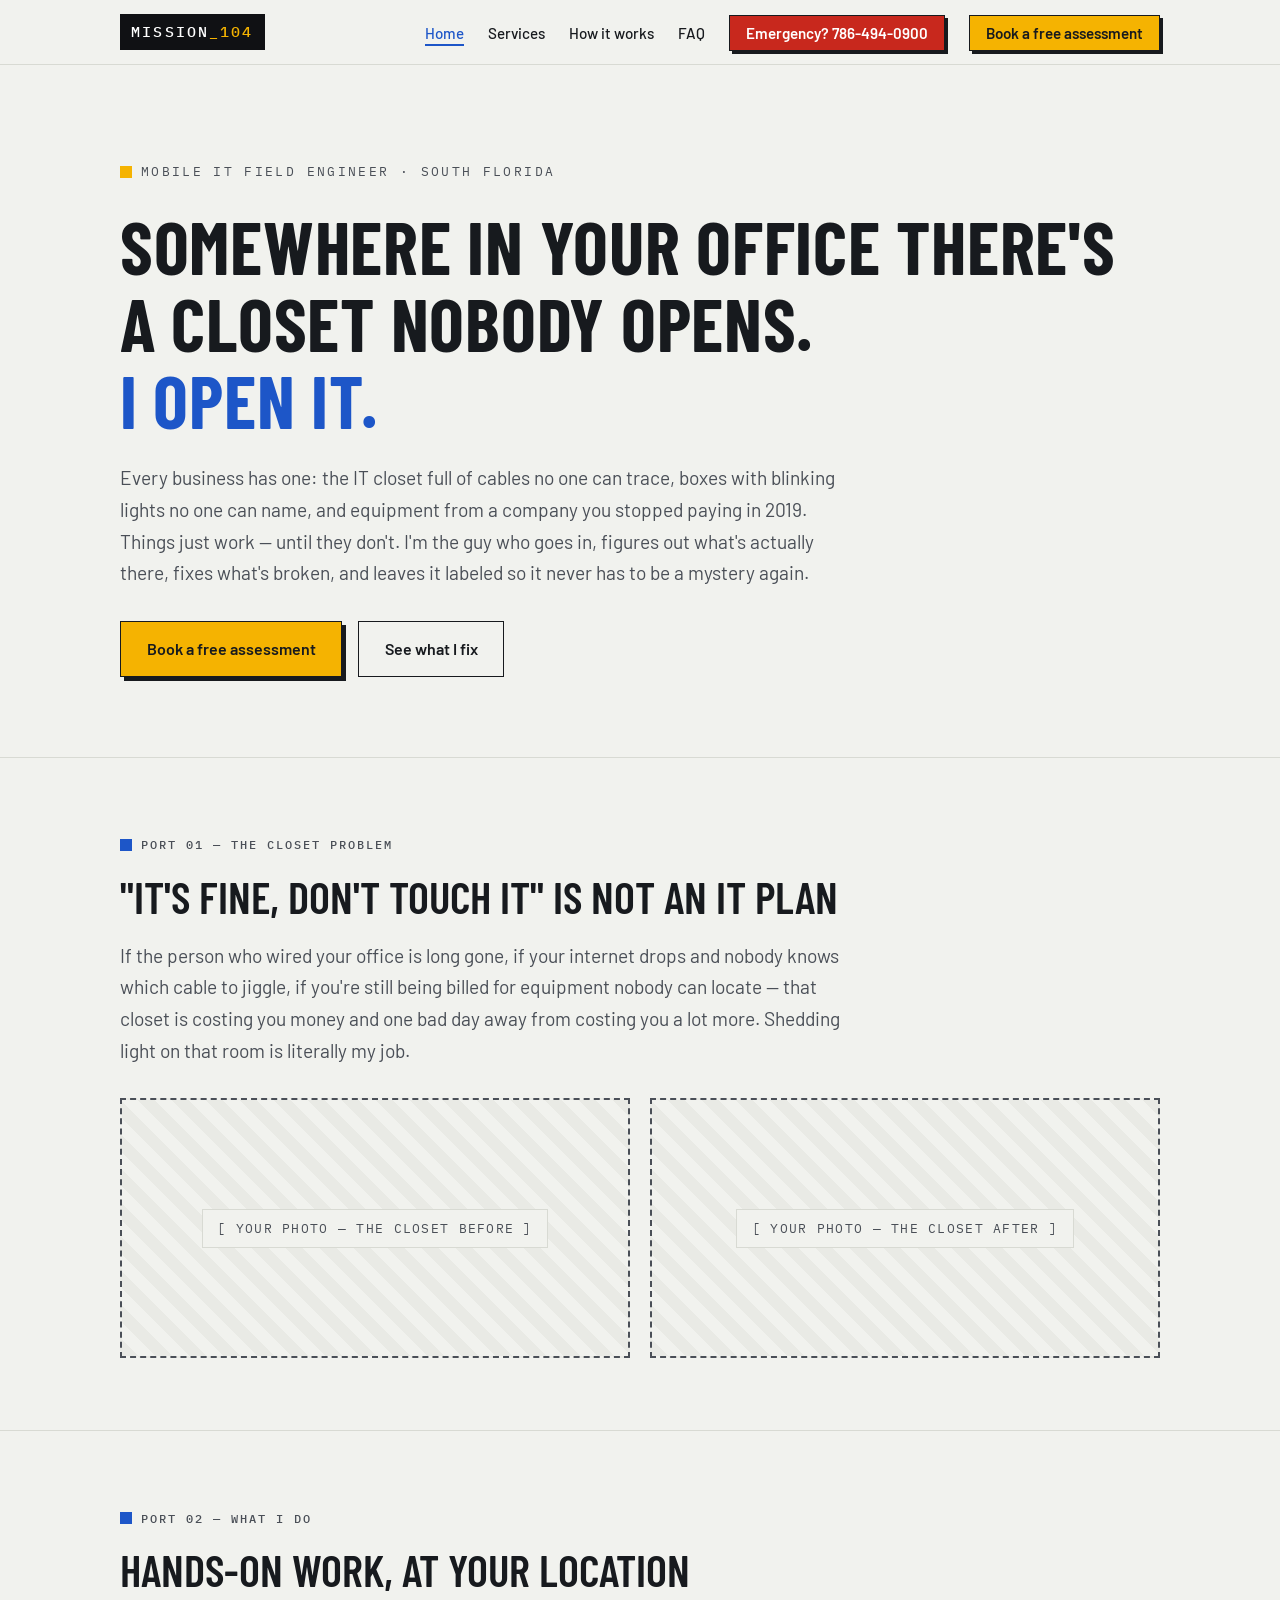
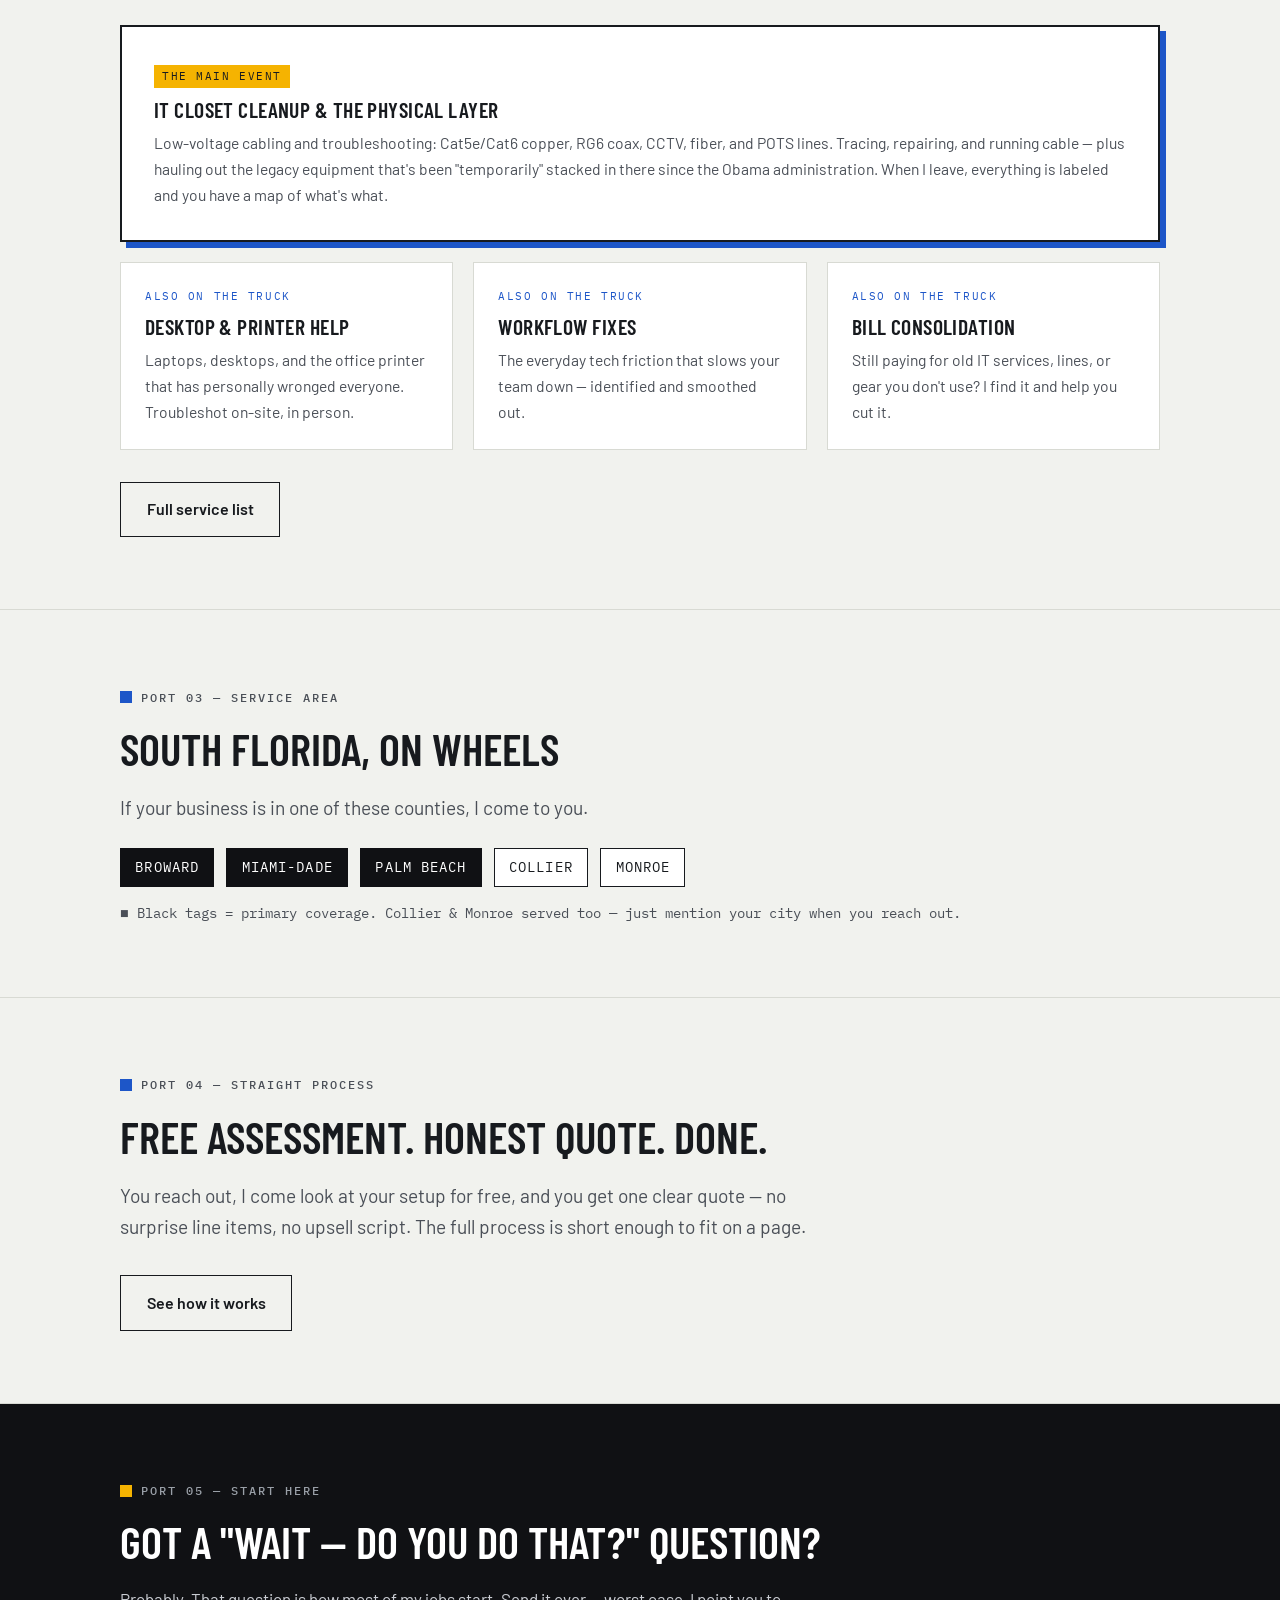
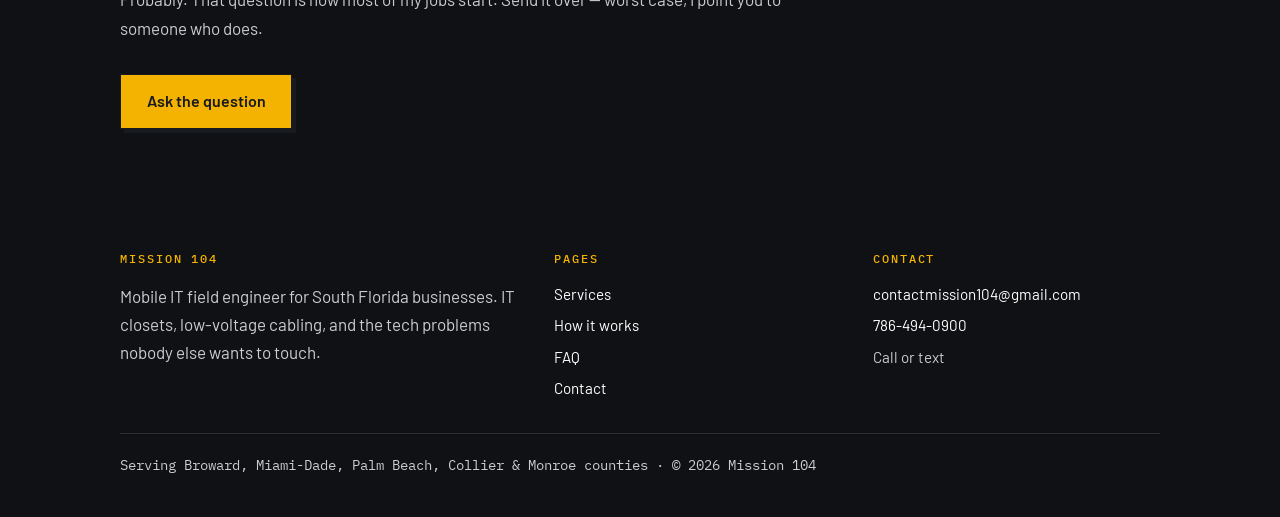
==== mission104/index.html @ 1ad8495c "Add files via upload" ====
<!DOCTYPE html>
<html lang="en">
<head>
  <meta charset="UTF-8">
  <meta name="viewport" content="width=device-width, initial-scale=1.0">
  <title>Mission 104 — IT Closet Cleanup &amp; Low-Voltage Cabling | South Florida</title>
  <meta name="description" content="Mobile IT field engineer for South Florida businesses. IT closet cleanup, structured cabling (Cat5e/Cat6), fiber, coax, CCTV, and network troubleshooting in Broward, Miami-Dade, and Palm Beach.">
  <link rel="preconnect" href="https://fonts.googleapis.com">
  <link rel="preconnect" href="https://fonts.gstatic.com" crossorigin>
  <link href="https://fonts.googleapis.com/css2?family=Barlow+Condensed:wght@600;700&family=Barlow:wght@400;500;600&family=IBM+Plex+Mono:wght@400;500&display=swap" rel="stylesheet">
  <link rel="stylesheet" href="css/style.css">
  <script type="application/ld+json">
  {
    "@context": "https://schema.org",
    "@type": "LocalBusiness",
    "name": "Mission 104",
    "description": "Mobile IT field engineer: IT closet cleanup, low-voltage cabling, and network troubleshooting for South Florida businesses.",
    "email": "Email",
    "telephone": "Phone",
    "url": "Mission104.com",
    "areaServed": ["Broward County FL", "Miami-Dade County FL", "Palm Beach County FL", "Collier County FL", "Monroe County FL"]
  }
  </script>
</head>
<body>

  <!-- ======= HEADER (identical on every page) ======= -->
  <header class="site-header">
    <div class="nav-wrap">
      <a class="brand" href="index.html">Mission<span>_104</span></a>
      <button class="nav-toggle" aria-label="Open menu" onclick="document.querySelector('.nav-links').classList.toggle('open')">Menu</button>
      <ul class="nav-links">
        <li><a href="index.html" class="active">Home</a></li>
        <li><a href="services.html">Services</a></li>
        <li><a href="how-it-works.html">How it works</a></li>
        <li><a href="faq.html">FAQ</a></li>
        <li><a href="Phone" class="nav-emergency">Emergency? 786-494-0900</a></li>
        <li><a href="contact.html" class="nav-cta">Book a free assessment</a></li>
      </ul>
    </div>
  </header>

  <!-- ======= HERO ======= -->
  <section class="hero">
    <div class="wrap">
      <p class="kicker">Mobile IT field engineer · South Florida</p>
      <h1>Somewhere in your office there's a closet nobody opens.
        <span class="flip">I open it.</span>
      </h1>
      <p class="lead">Every business has one: the IT closet full of cables no one can trace, boxes with blinking lights no one can name, and equipment from a company you stopped paying in 2019. Things just work — until they don't. I'm the guy who goes in, figures out what's actually there, fixes what's broken, and leaves it labeled so it never has to be a mystery again.</p>
      <div class="btn-row">
        <a class="btn btn-primary" href="contact.html">Book a free assessment</a>
        <a class="btn btn-ghost" href="services.html">See what I fix</a>
      </div>
    </div>
  </section>

  <!-- ======= THE PROBLEM ======= -->
  <section>
    <div class="wrap">
      <p class="port-label">Port 01 — The closet problem</p>
      <h2>"It's fine, don't touch it" is not an IT plan</h2>
      <p class="lead">If the person who wired your office is long gone, if your internet drops and nobody knows which cable to jiggle, if you're still being billed for equipment nobody can locate — that closet is costing you money and one bad day away from costing you a lot more. Shedding light on that room is literally my job.</p>
      <div class="photo-pair">
        <div class="photo-slot"><span>[ Your photo — the closet before ]</span></div>
        <div class="photo-slot"><span>[ Your photo — the closet after ]</span></div>
      </div>
    </div>
  </section>

  <!-- ======= WHAT I DO (overview) ======= -->
  <section>
    <div class="wrap">
      <p class="port-label">Port 02 — What I do</p>
      <h2>Hands-on work, at your location</h2>
      <div class="card-grid">
        <article class="card card-flagship">
          <span class="tag">The main event</span>
          <h3>IT closet cleanup &amp; the physical layer</h3>
          <p>Low-voltage cabling and troubleshooting: Cat5e/Cat6 copper, RG6 coax, CCTV, fiber, and POTS lines. Tracing, repairing, and running cable — plus hauling out the legacy equipment that's been "temporarily" stacked in there since the Obama administration. When I leave, everything is labeled and you have a map of what's what.</p>
        </article>
        <article class="card">
          <span class="tag">Also on the truck</span>
          <h3>Desktop &amp; printer help</h3>
          <p>Laptops, desktops, and the office printer that has personally wronged everyone. Troubleshot on-site, in person.</p>
        </article>
        <article class="card">
          <span class="tag">Also on the truck</span>
          <h3>Workflow fixes</h3>
          <p>The everyday tech friction that slows your team down — identified and smoothed out.</p>
        </article>
        <article class="card">
          <span class="tag">Also on the truck</span>
          <h3>Bill consolidation</h3>
          <p>Still paying for old IT services, lines, or gear you don't use? I find it and help you cut it.</p>
        </article>
      </div>
      <div class="btn-row"><a class="btn btn-ghost" href="services.html">Full service list</a></div>
    </div>
  </section>

  <!-- ======= SERVICE AREA ======= -->
  <section>
    <div class="wrap">
      <p class="port-label">Port 03 — Service area</p>
      <h2>South Florida, on wheels</h2>
      <p class="lead">If your business is in one of these counties, I come to you.</p>
      <ul class="county-list">
        <li class="primary">Broward</li>
        <li class="primary">Miami-Dade</li>
        <li class="primary">Palm Beach</li>
        <li>Collier</li>
        <li>Monroe</li>
      </ul>
      <p class="county-note">■ Black tags = primary coverage. Collier &amp; Monroe served too — just mention your city when you reach out.</p>
    </div>
  </section>

  <!-- ======= HOW IT WORKS TEASER ======= -->
  <section>
    <div class="wrap">
      <p class="port-label">Port 04 — Straight process</p>
      <h2>Free assessment. Honest quote. Done.</h2>
      <p class="lead">You reach out, I come look at your setup for free, and you get one clear quote — no surprise line items, no upsell script. The full process is short enough to fit on a page.</p>
      <div class="btn-row"><a class="btn btn-ghost" href="how-it-works.html">See how it works</a></div>
    </div>
  </section>

  <!-- ======= CTA BAND ======= -->
  <section class="cta-band">
    <div class="wrap">
      <p class="port-label">Port 05 — Start here</p>
      <h2>Got a "wait — do you do that?" question?</h2>
      <p>Probably. That question is how most of my jobs start. Send it over — worst case, I point you to someone who does.</p>
      <div class="btn-row"><a class="btn btn-primary" href="contact.html">Ask the question</a></div>
    </div>
  </section>

  <!-- ======= FOOTER (identical on every page) ======= -->
  <footer class="site-footer">
    <div class="wrap">
      <div>
        <h4>Mission 104</h4>
        <p>Mobile IT field engineer for South Florida businesses. IT closets, low-voltage cabling, and the tech problems nobody else wants to touch.</p>
      </div>
      <div>
        <h4>Pages</h4>
        <ul>
          <li><a href="services.html">Services</a></li>
          <li><a href="how-it-works.html">How it works</a></li>
          <li><a href="faq.html">FAQ</a></li>
          <li><a href="contact.html">Contact</a></li>
        </ul>
      </div>
      <div>
        <h4>Contact</h4>
        <ul>
          <li><a href="Email">contactmission104@gmail.com</a></li>
          <li><a href="Phone">786-494-0900</a></li>
          <li>Call or text</li>
        </ul>
      </div>
      <p class="footer-note">Serving Broward, Miami-Dade, Palm Beach, Collier &amp; Monroe counties · © 2026 Mission 104</p>
    </div>
  </footer>

</body>
</html>
---- mission104/css/style.css ----
/* ==========================================================
   MISSION 1 — stylesheet
   You rarely need to touch this file. All words live in the
   HTML pages. Colors and fonts are defined right below if you
   ever want to change the look.
   ========================================================== */

:root {
  --paper: #f1f2ee;      /* page background */
  --panel: #ffffff;      /* card background */
  --ink: #171a1e;        /* main text */
  --ink-soft: #4a4f57;   /* secondary text */
  --line: #d8dad3;       /* hairline borders */
  --blue: #1d56c8;       /* Cat6 blue — links, accents */
  --blue-dark: #143e93;
  --yellow: #f5b301;     /* safety yellow — main buttons */
  --red: #c8281d;        /* fire-alarm red — emergency button only */
  --tape: #101114;       /* label-tape black */
  --font-display: "Barlow Condensed", "Arial Narrow", sans-serif;
  --font-body: "Barlow", "Helvetica Neue", Arial, sans-serif;
  --font-mono: "IBM Plex Mono", "Courier New", monospace;
}

* { margin: 0; padding: 0; box-sizing: border-box; }

html { scroll-behavior: smooth; }
@media (prefers-reduced-motion: reduce) {
  html { scroll-behavior: auto; }
  *, *::before, *::after { animation: none !important; transition: none !important; }
}

body {
  background: var(--paper);
  color: var(--ink);
  font-family: var(--font-body);
  font-size: 1.0625rem;
  line-height: 1.65;
}

img { max-width: 100%; display: block; }

/* ---------- header / nav ---------- */

.site-header {
  position: sticky; top: 0; z-index: 50;
  background: var(--paper);
  border-bottom: 1px solid var(--line);
}
.nav-wrap {
  max-width: 1080px; margin: 0 auto; padding: 0 1.25rem;
  display: flex; align-items: center; justify-content: space-between;
  min-height: 64px;
}
.brand {
  font-family: var(--font-mono);
  font-weight: 500; font-size: 0.95rem; letter-spacing: 0.14em;
  text-transform: uppercase;
  background: var(--tape); color: #fff;
  padding: 0.35rem 0.7rem;
  text-decoration: none;
}
.brand span { color: var(--yellow); }
.nav-links { display: flex; align-items: center; gap: 1.5rem; list-style: none; }
.nav-links a {
  color: var(--ink); text-decoration: none; font-weight: 500; font-size: 0.95rem;
}
.nav-links a:hover { color: var(--blue); }
.nav-links a.active { color: var(--blue); border-bottom: 2px solid var(--blue); padding-bottom: 2px; }
.nav-links a.nav-cta {
  background: var(--yellow); color: var(--ink);
  padding: 0.5rem 1rem; font-weight: 600;
  border: 1px solid var(--ink);
  box-shadow: 3px 3px 0 var(--ink);
}
.nav-links a.nav-cta:hover { transform: translate(1px, 1px); box-shadow: 2px 2px 0 var(--ink); color: var(--ink); }
.nav-links a.nav-emergency {
  background: var(--red); color: #fff;
  padding: 0.5rem 1rem; font-weight: 600;
  border: 1px solid var(--ink);
  box-shadow: 3px 3px 0 var(--ink);
}
.nav-links a.nav-emergency:hover { transform: translate(1px, 1px); box-shadow: 2px 2px 0 var(--ink); color: #fff; }

.nav-toggle {
  display: none; background: none; border: 1px solid var(--ink);
  font-family: var(--font-mono); font-size: 0.8rem; padding: 0.4rem 0.7rem;
  cursor: pointer; text-transform: uppercase; letter-spacing: 0.1em;
}

@media (max-width: 720px) {
  .nav-toggle { display: block; }
  .nav-links {
    display: none; position: absolute; top: 64px; left: 0; right: 0;
    background: var(--paper); border-bottom: 1px solid var(--line);
    flex-direction: column; align-items: stretch; gap: 0; padding: 0.5rem 1.25rem 1rem;
  }
  .nav-links.open { display: flex; }
  .nav-links li { padding: 0.6rem 0; border-bottom: 1px solid var(--line); }
  .nav-links li:last-child { border-bottom: none; padding-top: 0.5rem; }
  .nav-links li:nth-last-child(2) { border-bottom: none; padding-top: 1rem; }
  .nav-links a.nav-emergency { display: block; text-align: center; }
  .nav-links a.nav-cta { display: block; text-align: center; }
}

/* ---------- shared building blocks ---------- */

.wrap { max-width: 1080px; margin: 0 auto; padding: 0 1.25rem; }

section { padding: 4.5rem 0; }
section + section { border-top: 1px solid var(--line); }

/* the signature: patch-panel port label */
.port-label {
  display: inline-flex; align-items: center; gap: 0.55rem;
  font-family: var(--font-mono); font-size: 0.78rem; font-weight: 500;
  letter-spacing: 0.16em; text-transform: uppercase;
  color: var(--ink-soft);
  margin-bottom: 1.1rem;
}
.port-label::before {
  content: ""; width: 12px; height: 12px;
  background: var(--blue);
  display: inline-block;
}

h1, h2, h3 { font-family: var(--font-display); text-transform: uppercase; line-height: 1.05; }
h1 { font-size: clamp(2.6rem, 7vw, 4.6rem); font-weight: 700; letter-spacing: 0.01em; }
h2 { font-size: clamp(1.9rem, 4.5vw, 2.8rem); font-weight: 600; margin-bottom: 1.25rem; }
h3 { font-size: 1.35rem; font-weight: 600; letter-spacing: 0.02em; }

.lead { font-size: 1.2rem; color: var(--ink-soft); max-width: 46rem; }
p + p { margin-top: 1rem; }
.accent { color: var(--blue); }

a { color: var(--blue); }

/* buttons */
.btn {
  display: inline-block; text-decoration: none; font-weight: 600;
  font-family: var(--font-body); font-size: 1rem;
  padding: 0.85rem 1.6rem; border: 1px solid var(--ink);
  cursor: pointer;
}
.btn-primary {
  background: var(--yellow); color: var(--ink);
  box-shadow: 4px 4px 0 var(--ink);
}
.btn-primary:hover { transform: translate(2px, 2px); box-shadow: 2px 2px 0 var(--ink); }
.btn-ghost { background: transparent; color: var(--ink); }
.btn-ghost:hover { background: var(--ink); color: var(--paper); }
.btn-row { display: flex; gap: 1rem; flex-wrap: wrap; margin-top: 2rem; }

/* cards */
.card-grid { display: grid; grid-template-columns: repeat(auto-fill, minmax(250px, 1fr)); gap: 1.25rem; margin-top: 2rem; }
.card {
  background: var(--panel); border: 1px solid var(--line);
  padding: 1.5rem;
}
.card .tag {
  font-family: var(--font-mono); font-size: 0.7rem; letter-spacing: 0.14em;
  text-transform: uppercase; color: var(--blue); display: block; margin-bottom: 0.6rem;
}
.card h3 { margin-bottom: 0.6rem; }
.card p { color: var(--ink-soft); font-size: 0.98rem; }

.card-flagship {
  grid-column: 1 / -1;
  border: 2px solid var(--ink);
  box-shadow: 6px 6px 0 var(--blue);
  padding: 2rem;
}
.card-flagship .tag { color: var(--ink); background: var(--yellow); display: inline-block; padding: 0.15rem 0.5rem; }

/* photo placeholders — swap these for real photos later (see README) */
.photo-slot {
  border: 2px dashed var(--ink-soft);
  background: repeating-linear-gradient(45deg, #e9eae5, #e9eae5 12px, #f1f2ee 12px, #f1f2ee 24px);
  min-height: 260px;
  display: flex; align-items: center; justify-content: center;
  text-align: center; padding: 1.5rem;
}
.photo-slot span {
  font-family: var(--font-mono); font-size: 0.8rem; letter-spacing: 0.1em;
  text-transform: uppercase; color: var(--ink-soft);
  background: var(--paper); padding: 0.5rem 0.9rem; border: 1px solid var(--line);
}
.photo-pair { display: grid; grid-template-columns: 1fr 1fr; gap: 1.25rem; margin-top: 2rem; }
@media (max-width: 720px) { .photo-pair { grid-template-columns: 1fr; } }

/* county list */
.county-list { display: flex; flex-wrap: wrap; gap: 0.75rem; margin-top: 1.5rem; list-style: none; }
.county-list li {
  font-family: var(--font-mono); font-size: 0.85rem; letter-spacing: 0.08em;
  text-transform: uppercase; border: 1px solid var(--ink); padding: 0.45rem 0.9rem;
  background: var(--panel);
}
.county-list li.primary { background: var(--tape); color: #fff; border-color: var(--tape); }
.county-note { font-size: 0.9rem; color: var(--ink-soft); margin-top: 0.9rem; font-family: var(--font-mono); }

/* steps (how it works) */
.steps { counter-reset: step; margin-top: 2rem; display: grid; gap: 1.25rem; }
.step {
  background: var(--panel); border: 1px solid var(--line); padding: 1.6rem;
  display: grid; grid-template-columns: 64px 1fr; gap: 1.25rem; align-items: start;
}
.step::before {
  counter-increment: step; content: "0" counter(step);
  font-family: var(--font-display); font-size: 2.6rem; font-weight: 700;
  color: var(--blue); line-height: 1;
}
.step h3 { margin-bottom: 0.4rem; }
.step p { color: var(--ink-soft); }

/* FAQ */
.faq-item { border: 1px solid var(--line); background: var(--panel); margin-bottom: 0.9rem; }
.faq-item summary {
  cursor: pointer; padding: 1.1rem 1.4rem; font-weight: 600; font-size: 1.05rem;
  list-style: none; display: flex; justify-content: space-between; align-items: center; gap: 1rem;
}
.faq-item summary::-webkit-details-marker { display: none; }
.faq-item summary::after {
  content: "+"; font-family: var(--font-mono); color: var(--blue); font-size: 1.3rem; flex-shrink: 0;
}
.faq-item[open] summary::after { content: "\2013"; }
.faq-item .faq-answer { padding: 0 1.4rem 1.3rem; color: var(--ink-soft); }

/* CTA band */
.cta-band { background: var(--tape); color: #fff; }
.cta-band h2 { color: #fff; }
.cta-band p { color: #c9ccd2; max-width: 44rem; }
.cta-band .port-label { color: #9aa0a8; }
.cta-band .port-label::before { background: var(--yellow); }

/* contact page */
.contact-grid { display: grid; grid-template-columns: 1.2fr 1fr; gap: 3rem; margin-top: 2rem; }
@media (max-width: 820px) { .contact-grid { grid-template-columns: 1fr; } }
.contact-methods { list-style: none; display: grid; gap: 1rem; }
.contact-methods li {
  background: var(--panel); border: 1px solid var(--line); padding: 1.1rem 1.3rem;
}
.contact-methods .method {
  font-family: var(--font-mono); font-size: 0.72rem; letter-spacing: 0.14em;
  text-transform: uppercase; color: var(--ink-soft); display: block; margin-bottom: 0.3rem;
}
.contact-methods a { font-weight: 600; font-size: 1.1rem; text-decoration: none; }
.form-slot {
  border: 2px dashed var(--ink-soft); background: var(--panel);
  padding: 2rem; text-align: center;
}
.form-slot p { color: var(--ink-soft); font-size: 0.95rem; }
.form-slot .tag {
  font-family: var(--font-mono); font-size: 0.75rem; letter-spacing: 0.12em;
  text-transform: uppercase; color: var(--blue); display: block; margin-bottom: 0.8rem;
}

/* footer */
.site-footer { background: var(--tape); color: #c9ccd2; padding: 3rem 0 2.5rem; margin-top: 0; }
.site-footer .wrap { display: grid; grid-template-columns: 1.4fr 1fr 1fr; gap: 2rem; }
@media (max-width: 720px) { .site-footer .wrap { grid-template-columns: 1fr; } }
.site-footer h4 {
  font-family: var(--font-mono); font-size: 0.75rem; letter-spacing: 0.16em;
  text-transform: uppercase; color: var(--yellow); margin-bottom: 0.8rem; font-weight: 500;
}
.site-footer a { color: #fff; text-decoration: none; }
.site-footer a:hover { text-decoration: underline; }
.site-footer ul { list-style: none; display: grid; gap: 0.4rem; font-size: 0.95rem; }
.footer-note { grid-column: 1 / -1; border-top: 1px solid #2a2d33; padding-top: 1.25rem; font-size: 0.85rem; font-family: var(--font-mono); }

/* hero */
.hero { padding: 6rem 0 5rem; }
.hero .kicker {
  font-family: var(--font-mono); font-size: 0.82rem; letter-spacing: 0.18em;
  text-transform: uppercase; color: var(--ink-soft); margin-bottom: 1.5rem;
  display: flex; align-items: center; gap: 0.55rem;
}
.hero .kicker::before { content: ""; width: 12px; height: 12px; background: var(--yellow); display: inline-block; }
.hero h1 .flip { color: var(--blue); display: block; }
.hero .lead { margin-top: 1.5rem; }

/* utility */
.mt-2 { margin-top: 2rem; }
.small { font-size: 0.9rem; color: var(--ink-soft); }
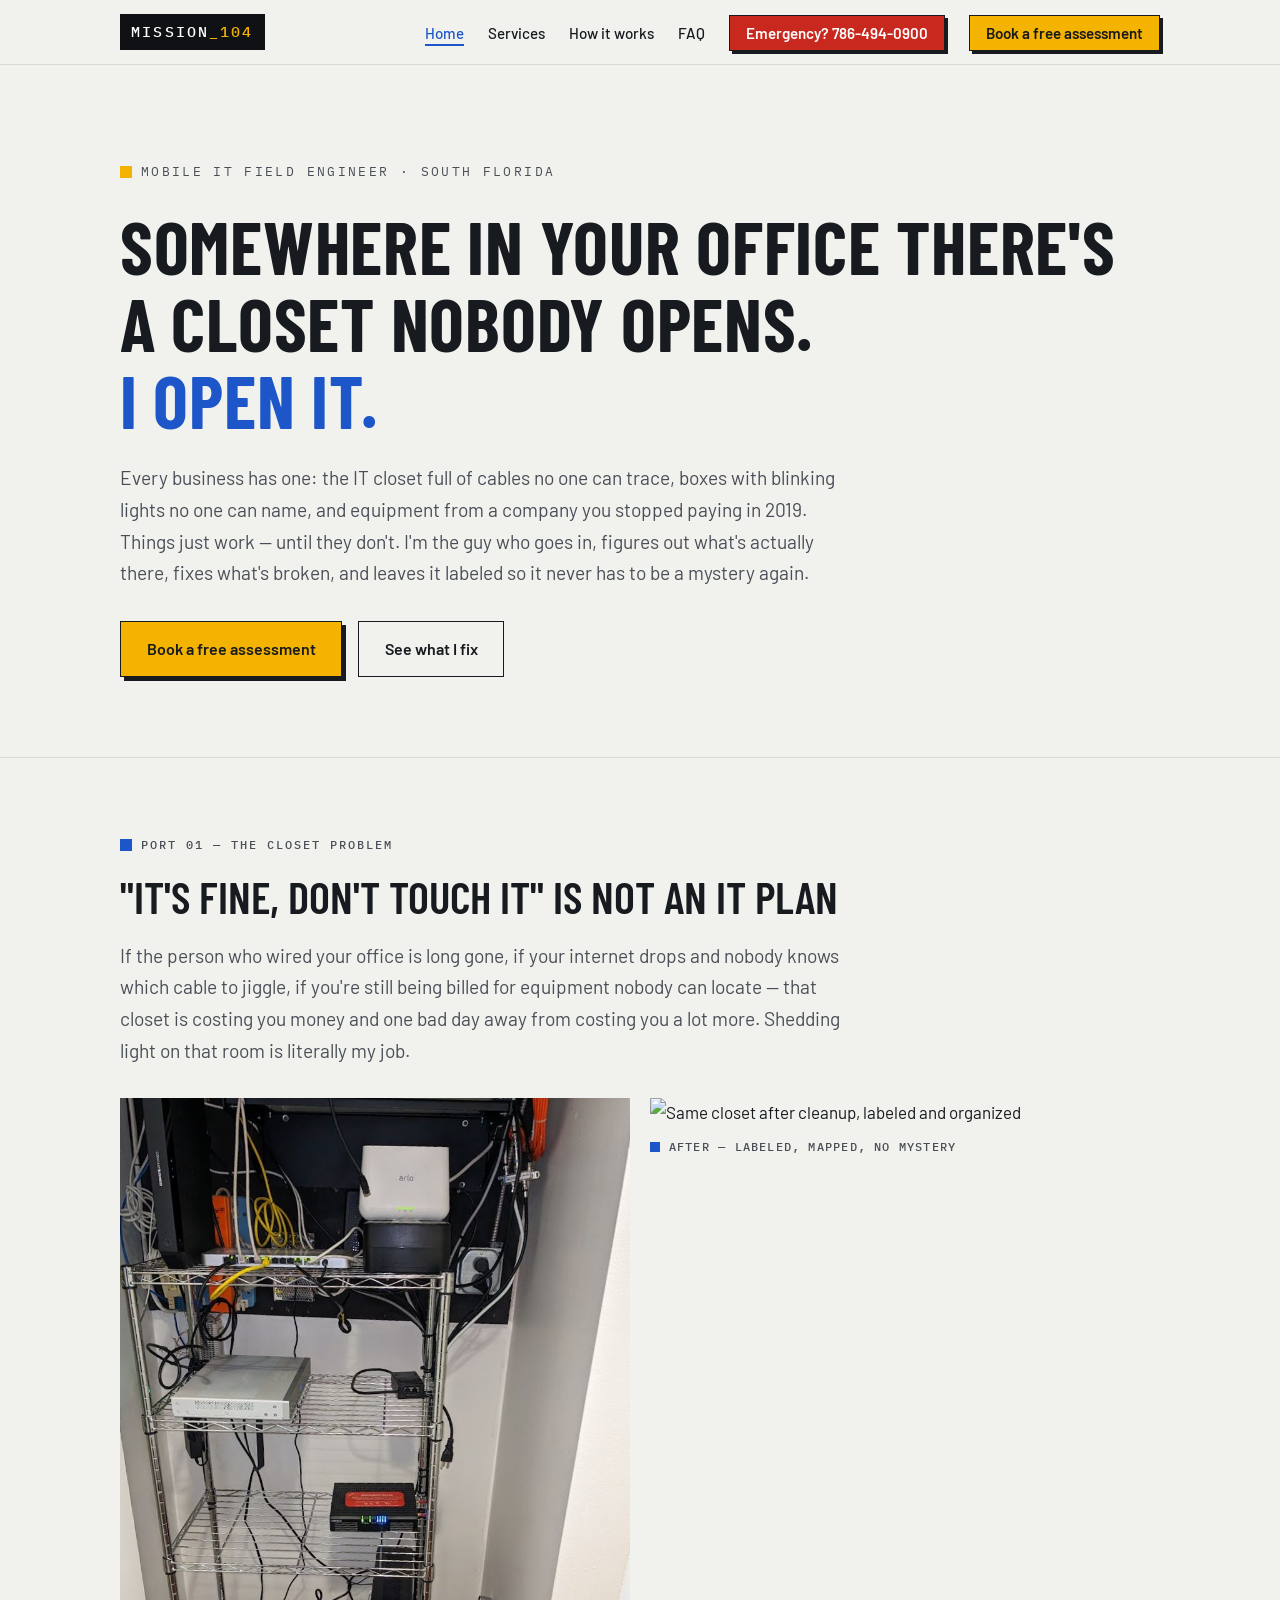
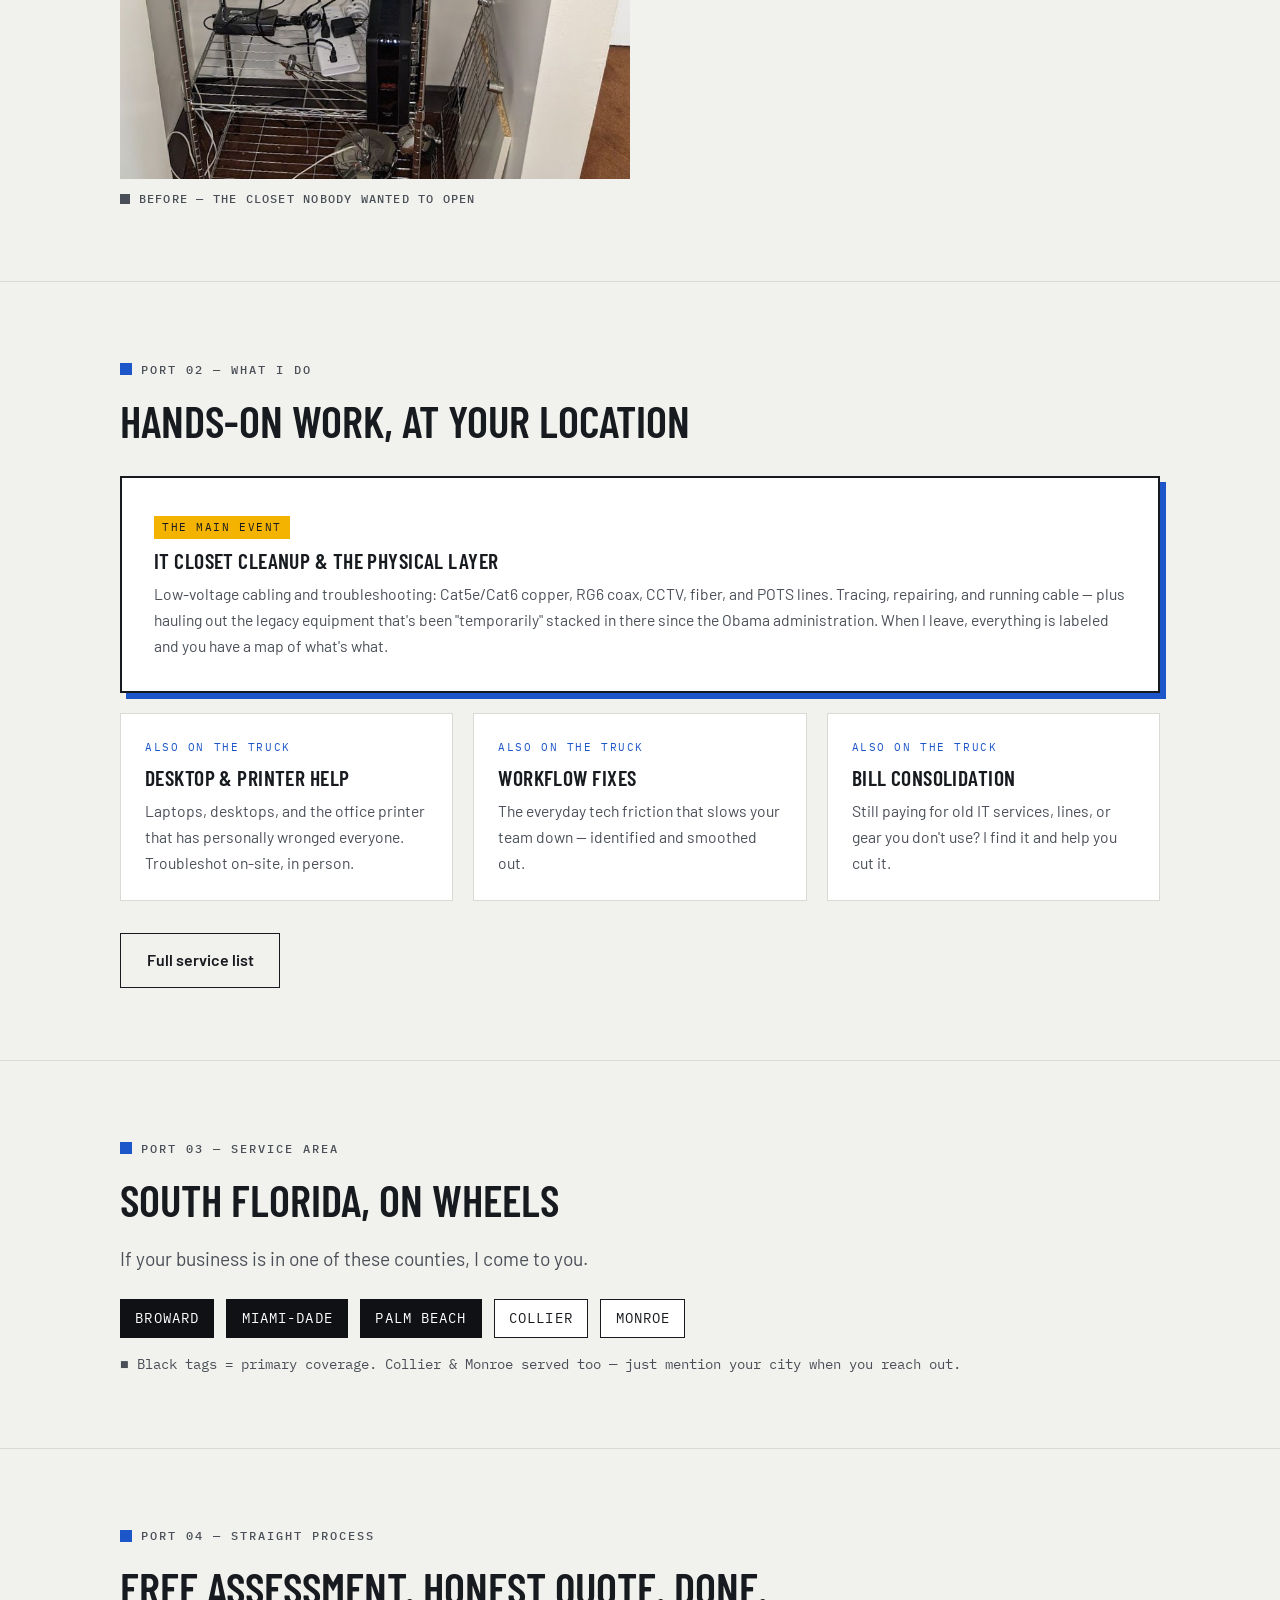
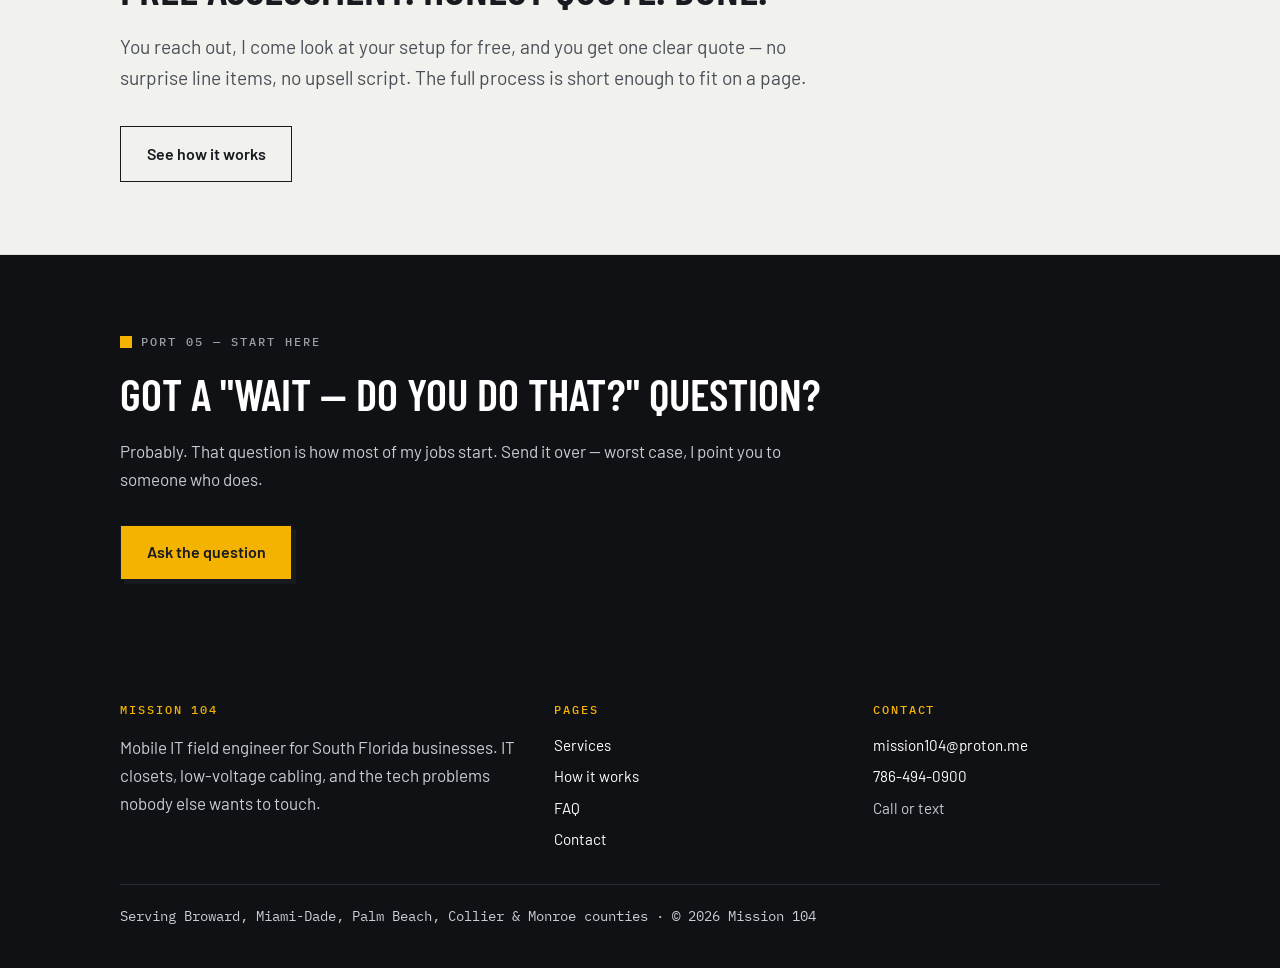
==== commit b984b234: "Add files via upload" ====
--- a/mission104/index.html
+++ b/mission104/index.html
@@ -15,9 +15,9 @@
     "@type": "LocalBusiness",
     "name": "Mission 104",
     "description": "Mobile IT field engineer: IT closet cleanup, low-voltage cabling, and network troubleshooting for South Florida businesses.",
-    "email": "Email",
-    "telephone": "Phone",
-    "url": "Mission104.com",
+    "email": "mission104@proton.me",
+    "telephone": "786-494-0900",
+    "url": "mission104.com",
     "areaServed": ["Broward County FL", "Miami-Dade County FL", "Palm Beach County FL", "Collier County FL", "Monroe County FL"]
   }
   </script>
@@ -34,7 +34,7 @@
         <li><a href="services.html">Services</a></li>
         <li><a href="how-it-works.html">How it works</a></li>
         <li><a href="faq.html">FAQ</a></li>
-        <li><a href="Phone" class="nav-emergency">Emergency? 786-494-0900</a></li>
+        <li><a href="tel:786-494-0900" class="nav-emergency">Emergency? 786-494-0900</a></li>
         <li><a href="contact.html" class="nav-cta">Book a free assessment</a></li>
       </ul>
     </div>
@@ -62,8 +62,14 @@
       <h2>"It's fine, don't touch it" is not an IT plan</h2>
       <p class="lead">If the person who wired your office is long gone, if your internet drops and nobody knows which cable to jiggle, if you're still being billed for equipment nobody can locate — that closet is costing you money and one bad day away from costing you a lot more. Shedding light on that room is literally my job.</p>
       <div class="photo-pair">
-        <div class="photo-slot"><span>[ Your photo — the closet before ]</span></div>
-        <div class="photo-slot"><span>[ Your photo — the closet after ]</span></div>
+        <figure>
+          <img src="images/closet-before.jpg" alt="Messy IT closet before cleanup">
+          <figcaption class="cap-before">Before — the closet nobody wanted to open</figcaption>
+        </figure>
+        <figure>
+          <img src="images/closet-after.jpg" alt="Same closet after cleanup, labeled and organized">
+          <figcaption class="cap-after">After — labeled, mapped, no mystery</figcaption>
+        </figure>
       </div>
     </div>
   </section>
@@ -155,8 +161,8 @@
       <div>
         <h4>Contact</h4>
         <ul>
-          <li><a href="Email">contactmission104@gmail.com</a></li>
-          <li><a href="Phone">786-494-0900</a></li>
+          <li><a href="mailto:mission104@proton.me">mission104@proton.me</a></li>
+          <li><a href="tel:786-494-0900">786-494-0900</a></li>
           <li>Call or text</li>
         </ul>
       </div>
--- a/mission104/css/style.css
+++ b/mission104/css/style.css
@@ -186,6 +186,17 @@
 }
 .photo-pair { display: grid; grid-template-columns: 1fr 1fr; gap: 1.25rem; margin-top: 2rem; }
 @media (max-width: 720px) { .photo-pair { grid-template-columns: 1fr; } }
+/* photo captions */
+.photo-pair figure { margin: 0; }
+.photo-pair figcaption {
+  font-family: var(--font-mono); font-size: 0.76rem; font-weight: 500;
+  letter-spacing: 0.1em; text-transform: uppercase; color: var(--ink-soft);
+  padding-top: 0.65rem;
+  display: flex; align-items: center; gap: 0.55rem;
+}
+.photo-pair figcaption::before { content: ""; width: 10px; height: 10px; display: inline-block; flex-shrink: 0; }
+.photo-pair .cap-before::before { background: var(--ink-soft); }
+.photo-pair .cap-after::before { background: var(--blue); }
 
 /* county list */
 .county-list { display: flex; flex-wrap: wrap; gap: 0.75rem; margin-top: 1.5rem; list-style: none; }
